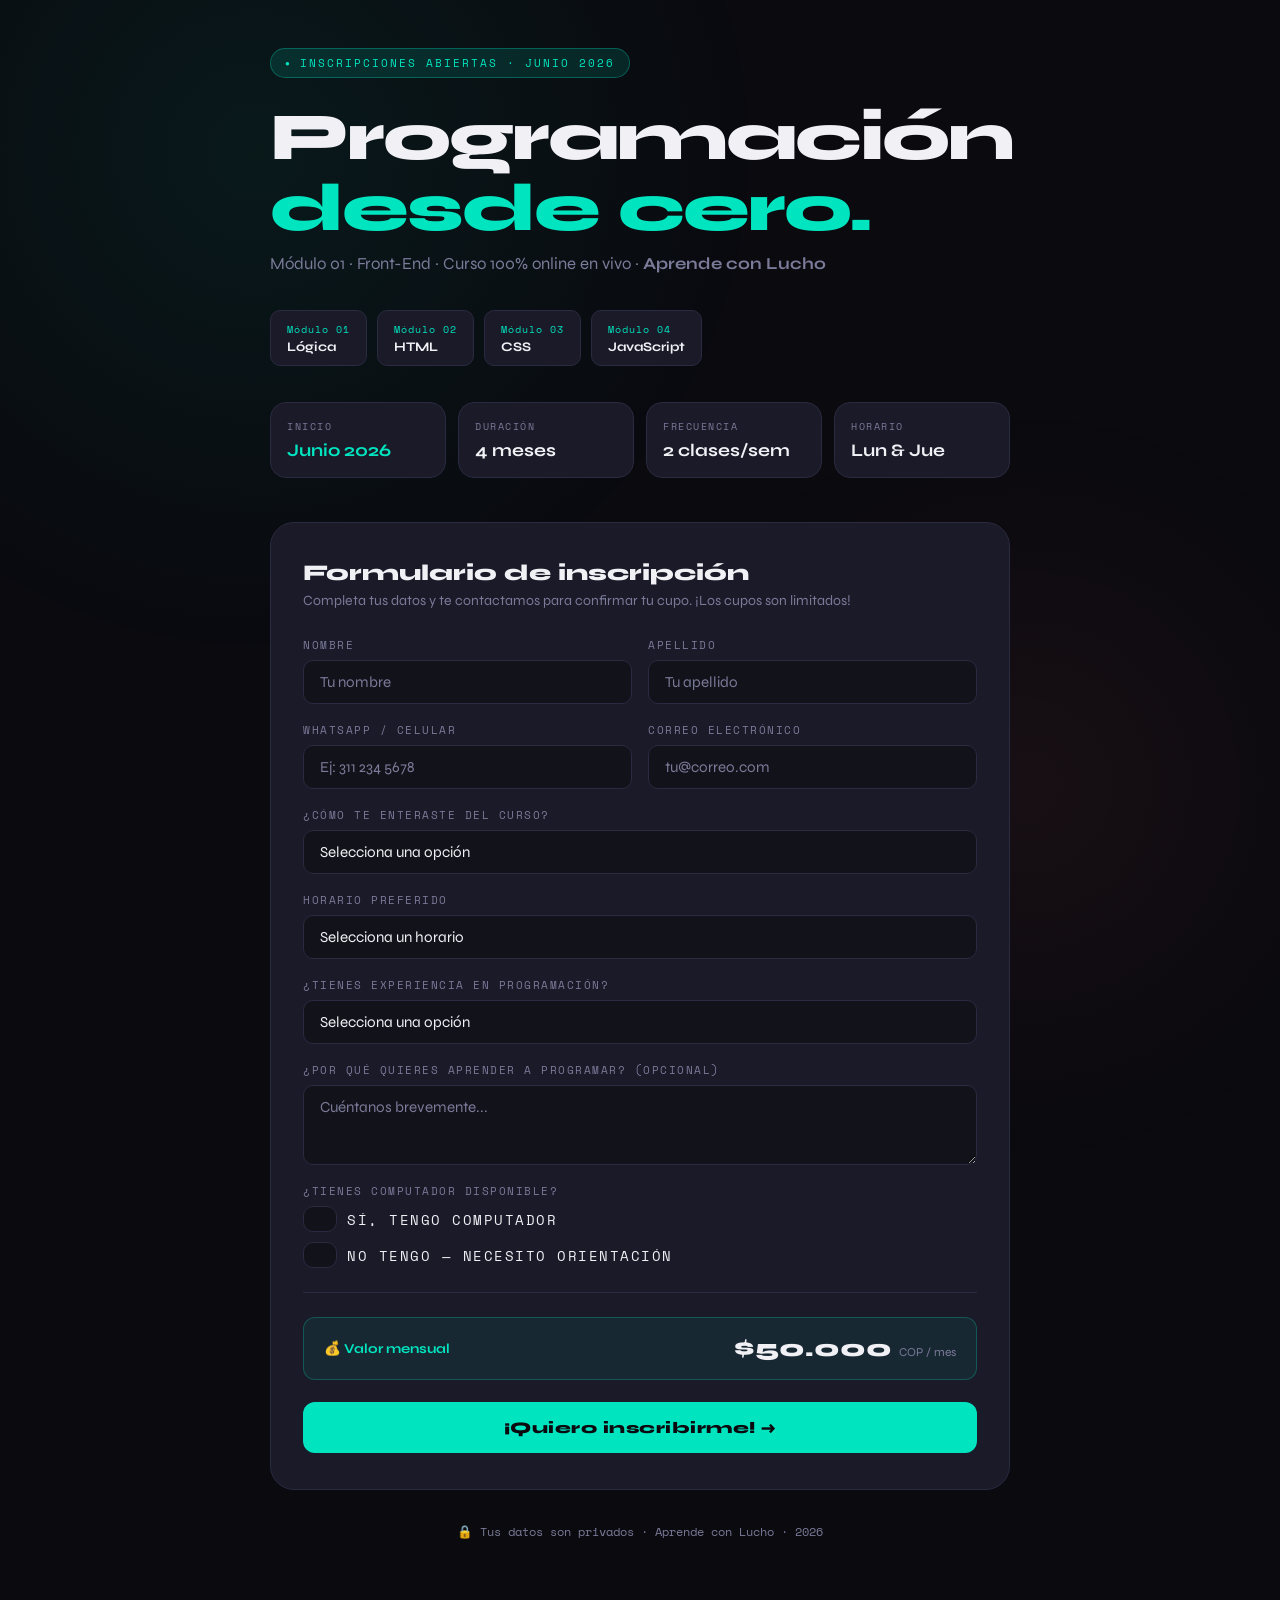
==== index.html @ 424f2e65 "Renombrado a index.html para activar la web" ====
<!DOCTYPE html>
<html lang="es">
<head>
<meta charset="UTF-8">
<meta name="viewport" content="width=device-width, initial-scale=1.0">
<title>Inscripción – Aprende con Lucho</title>
<link href="https://fonts.googleapis.com/css2?family=Space+Mono:wght@400;700&family=Syne:wght@400;700;800&display=swap" rel="stylesheet">
<style>
  *, *::before, *::after { box-sizing: border-box; margin: 0; padding: 0; }
  :root {
    --bg: #0a0a0f; --surface: #12121a; --card: #1a1a28;
    --teal: #00e5c0; --teal2: #00bfa5; --accent: #ff6b6b;
    --text: #f0f0f5; --muted: #7a7a99; --border: #2a2a40; --radius: 16px;
  }
  body { background: var(--bg); color: var(--text); font-family: 'Syne', sans-serif; min-height: 100vh; overflow-x: hidden; }
  body::before {
    content: ''; position: fixed; top: -40%; left: -20%; width: 80vw; height: 80vw;
    background: radial-gradient(circle, rgba(0,229,192,0.07) 0%, transparent 70%);
    animation: float 12s ease-in-out infinite alternate; pointer-events: none; z-index: 0;
  }
  body::after {
    content: ''; position: fixed; bottom: -30%; right: -10%; width: 60vw; height: 60vw;
    background: radial-gradient(circle, rgba(255,107,107,0.06) 0%, transparent 70%);
    animation: float2 15s ease-in-out infinite alternate; pointer-events: none; z-index: 0;
  }
  @keyframes float { to { transform: translate(4%, 6%) scale(1.05); } }
  @keyframes float2 { to { transform: translate(-5%, -4%) scale(1.08); } }
  .container { max-width: 780px; margin: 0 auto; padding: 48px 20px 80px; position: relative; z-index: 1; }
  .badge {
    display: inline-flex; align-items: center; gap: 8px;
    background: rgba(0,229,192,0.12); border: 1px solid rgba(0,229,192,0.3);
    color: var(--teal); font-family: 'Space Mono', monospace; font-size: 11px;
    letter-spacing: 2px; padding: 6px 14px; border-radius: 999px; margin-bottom: 24px;
    animation: fadeDown 0.5s ease both;
  }
  .badge::before { content: '●'; font-size: 8px; animation: pulse 1.5s ease infinite; }
  @keyframes pulse { 0%,100%{opacity:1} 50%{opacity:0.3} }
  h1 { font-size: clamp(2.4rem, 7vw, 4.2rem); font-weight: 800; line-height: 1.05; letter-spacing: -2px; margin-bottom: 10px; animation: fadeDown 0.6s ease 0.1s both; }
  h1 span { color: var(--teal); }
  .subtitle { color: var(--muted); font-size: 1.05rem; margin-bottom: 36px; animation: fadeDown 0.6s ease 0.2s both; }
  .modules { display: flex; flex-wrap: wrap; gap: 10px; margin-bottom: 36px; animation: fadeDown 0.6s ease 0.3s both; }
  .mod { background: var(--card); border: 1px solid var(--border); border-radius: 10px; padding: 10px 16px; font-size: 0.82rem; display: flex; flex-direction: column; gap: 2px; transition: border-color 0.2s, transform 0.2s; }
  .mod:hover { border-color: var(--teal); transform: translateY(-2px); }
  .mod-label { font-family: 'Space Mono', monospace; font-size: 0.65rem; color: var(--teal); letter-spacing: 1px; }
  .mod-name { font-weight: 700; color: var(--text); }
  .info-grid { display: grid; grid-template-columns: repeat(auto-fit, minmax(150px, 1fr)); gap: 12px; margin-bottom: 44px; animation: fadeDown 0.6s ease 0.35s both; }
  .info-card { background: var(--card); border: 1px solid var(--border); border-radius: var(--radius); padding: 16px; }
  .info-card .ic-label { font-family: 'Space Mono', monospace; font-size: 0.62rem; letter-spacing: 1.5px; color: var(--muted); text-transform: uppercase; margin-bottom: 6px; }
  .info-card .ic-value { font-size: 1.1rem; font-weight: 700; color: var(--text); }
  .info-card .ic-value.highlight { color: var(--teal); }
  .form-card { background: var(--card); border: 1px solid var(--border); border-radius: 24px; padding: 36px 32px; animation: fadeUp 0.7s ease 0.4s both; }
  .form-title { font-size: 1.4rem; font-weight: 800; margin-bottom: 6px; }
  .form-desc { color: var(--muted); font-size: 0.88rem; margin-bottom: 28px; }
  .form-row { display: grid; grid-template-columns: 1fr 1fr; gap: 16px; }
  @media (max-width: 520px) { .form-row { grid-template-columns: 1fr; } }
  .field { display: flex; flex-direction: column; gap: 7px; margin-bottom: 18px; }
  label { font-family: 'Space Mono', monospace; font-size: 0.68rem; letter-spacing: 1.5px; color: var(--muted); text-transform: uppercase; }
  input, select, textarea { background: var(--surface); border: 1.5px solid var(--border); border-radius: 10px; color: var(--text); font-family: 'Syne', sans-serif; font-size: 0.95rem; padding: 12px 16px; outline: none; transition: border-color 0.2s, box-shadow 0.2s; width: 100%; -webkit-appearance: none; }
  input:focus, select:focus, textarea:focus { border-color: var(--teal); box-shadow: 0 0 0 3px rgba(0,229,192,0.12); }
  input::placeholder, textarea::placeholder { color: var(--muted); }
  select option { background: #1a1a28; }
  textarea { resize: vertical; min-height: 80px; }
  .checkbox-group { display: flex; flex-direction: column; gap: 10px; }
  .checkbox-row { display: flex; align-items: center; gap: 10px; cursor: pointer; }
  .checkbox-row input[type=radio] { width: 18px; height: 18px; min-width: 18px; accent-color: var(--teal); cursor: pointer; }
  .checkbox-row span { font-size: 0.9rem; color: var(--text); cursor: pointer; }
  .divider { border: none; border-top: 1px solid var(--border); margin: 24px 0; }
  .precio-box { background: rgba(0,229,192,0.07); border: 1px solid rgba(0,229,192,0.25); border-radius: 12px; padding: 16px 20px; display: flex; justify-content: space-between; align-items: center; margin-bottom: 22px; }
  .precio-label { color: var(--teal); font-size: 0.85rem; font-weight: 700; }
  .precio-value { font-size: 1.5rem; font-weight: 800; color: var(--text); }
  .precio-value span { font-size: 0.75rem; color: var(--muted); font-weight: 400; }
  .btn-submit { width: 100%; background: var(--teal); color: #0a0a0f; border: none; border-radius: 12px; font-family: 'Syne', sans-serif; font-size: 1rem; font-weight: 800; padding: 16px; cursor: pointer; letter-spacing: 0.5px; transition: background 0.2s, transform 0.15s, box-shadow 0.2s; }
  .btn-submit:hover { background: #00f5d4; transform: translateY(-2px); box-shadow: 0 8px 32px rgba(0,229,192,0.3); }
  .btn-submit:active { transform: translateY(0); }
  .btn-submit:disabled { opacity: 0.6; cursor: not-allowed; transform: none; }
  .success-screen { display: none; text-align: center; padding: 48px 20px; }
  .success-icon { font-size: 4rem; margin-bottom: 20px; animation: pop 0.5s cubic-bezier(0.175,0.885,0.32,1.275) both; }
  @keyframes pop { from{transform:scale(0)} to{transform:scale(1)} }
  .success-screen h2 { font-size: 2rem; font-weight: 800; margin-bottom: 10px; }
  .success-screen p { color: var(--muted); font-size: 0.95rem; line-height: 1.6; }
  .success-screen .teal { color: var(--teal); }
  @keyframes fadeDown { from { opacity: 0; transform: translateY(-18px); } to { opacity: 1; transform: translateY(0); } }
  @keyframes fadeUp { from { opacity: 0; transform: translateY(24px); } to { opacity: 1; transform: translateY(0); } }
  .footer-note { text-align: center; color: var(--muted); font-size: 0.78rem; margin-top: 32px; font-family: 'Space Mono', monospace; animation: fadeUp 0.6s ease 0.6s both; }
</style>

</head>
<body>
<div class="container">
  <div class="badge">INSCRIPCIONES ABIERTAS · JUNIO 2026</div>
  <h1>Programación<br><span>desde cero.</span></h1>
  <p class="subtitle">Módulo 01 · Front-End · Curso 100% online en vivo · <strong>Aprende con Lucho</strong></p>
  <div class="modules">
    <div class="mod"><span class="mod-label">Módulo 01</span><span class="mod-name">Lógica</span></div>
    <div class="mod"><span class="mod-label">Módulo 02</span><span class="mod-name">HTML</span></div>
    <div class="mod"><span class="mod-label">Módulo 03</span><span class="mod-name">CSS</span></div>
    <div class="mod"><span class="mod-label">Módulo 04</span><span class="mod-name">JavaScript</span></div>
  </div>
  <div class="info-grid">
    <div class="info-card"><div class="ic-label">Inicio</div><div class="ic-value highlight">Junio 2026</div></div>
    <div class="info-card"><div class="ic-label">Duración</div><div class="ic-value">4 meses</div></div>
    <div class="info-card"><div class="ic-label">Frecuencia</div><div class="ic-value">2 clases/sem</div></div>
    <div class="info-card"><div class="ic-label">Horario</div><div class="ic-value">Lun & Jue</div></div>
  </div>
  <div class="form-card" id="formCard">
    <div class="form-title">Formulario de inscripción</div>
    <p class="form-desc">Completa tus datos y te contactamos para confirmar tu cupo. ¡Los cupos son limitados!</p>
    <div id="formContent">
      <div class="form-row">
        <div class="field"><label>Nombre</label><input type="text" id="nombre" placeholder="Tu nombre" required></div>
        <div class="field"><label>Apellido</label><input type="text" id="apellido" placeholder="Tu apellido" required></div>
      </div>
      <div class="form-row">
        <div class="field"><label>WhatsApp / Celular</label><input type="tel" id="celular" placeholder="Ej: 311 234 5678" required></div>
        <div class="field"><label>Correo electrónico</label><input type="email" id="email" placeholder="tu@correo.com" required></div>
      </div>
      <div class="field">
        <label>¿Cómo te enteraste del curso?</label>
        <select id="como">
          <option value="" disabled selected>Selecciona una opción</option>
          <option>Instagram</option><option>WhatsApp / Un conocido</option>
          <option>TikTok</option><option>Facebook</option><option>Otro</option>
        </select>
      </div>
      <div class="field">
        <label>Horario preferido</label>
        <select id="horario">
          <option value="" disabled selected>Selecciona un horario</option>
          <option>Lunes y Jueves · 8:00 – 9:00 pm</option>
          <option>Lunes y Jueves · 9:00 – 10:00 pm</option>
        </select>
      </div>
      <div class="field">
        <label>¿Tienes experiencia en programación?</label>
        <select id="experiencia">
          <option value="" disabled selected>Selecciona una opción</option>
          <option>Ninguna — voy desde cero</option>
          <option>Poquita — algo he visto</option>
          <option>Algo — conozco conceptos básicos</option>
        </select>
      </div>
      <div class="field">
        <label>¿Por qué quieres aprender a programar? (opcional)</label>
        <textarea id="motivo" placeholder="Cuéntanos brevemente..."></textarea>
      </div>
      <div class="field">
        <label>¿Tienes computador disponible?</label>
        <div class="checkbox-group">
          <label class="checkbox-row"><input type="radio" name="pc" value="si"> <span>Sí, tengo computador</span></label>
          <label class="checkbox-row"><input type="radio" name="pc" value="no"> <span>No tengo — necesito orientación</span></label>
        </div>
      </div>
      <hr class="divider">
      <div class="precio-box">
        <div class="precio-label">💰 Valor mensual</div>
        <div class="precio-value">$50.000 <span>COP / mes</span></div>
      </div>
      <button class="btn-submit" id="btnEnviar" onclick="enviarFormulario()">¡Quiero inscribirme! →</button>
    </div>
    <div class="success-screen" id="successScreen">
      <div class="success-icon">🎉</div>
      <h2>¡Listo, <span class="teal" id="successNombre"></span>!</h2>
      <p>Tu inscripción fue recibida.<br>Te contactaremos pronto por WhatsApp o correo para confirmar tu cupo.<br><br><strong class="teal">¡Bienvenido/a al curso!</strong></p>
    </div>
  </div>
  <p class="footer-note">🔒 Tus datos son privados · Aprende con Lucho · 2026</p>
</div>
<script>
function enviarFormulario() {
  const nombre = document.getElementById('nombre').value.trim();
  const apellido = document.getElementById('apellido').value.trim();
  const celular = document.getElementById('celular').value.trim();
  const email = document.getElementById('email').value.trim();
  const horario = document.getElementById('horario').value;
  const experiencia = document.getElementById('experiencia').value;
  if (!nombre || !apellido || !celular || !email || !horario || !experiencia) {
    const btn = document.getElementById('btnEnviar');
    btn.textContent = '⚠ Completa todos los campos obligatorios';
    setTimeout(() => { btn.textContent = '¡Quiero inscribirme! →'; }, 2500);
    return;
  }
  const emailReg = /^[^\s@]+@[^\s@]+\.[^\s@]+$/;
  if (!emailReg.test(email)) { alert('Por favor ingresa un correo válido.'); return; }
  const btn = document.getElementById('btnEnviar');
  btn.disabled = true; btn.textContent = 'Enviando...';
  setTimeout(() => {
    document.getElementById('formContent').style.display = 'none';
    document.getElementById('successScreen').style.display = 'block';
    document.getElementById('successNombre').textContent = nombre;
  }, 800);
}
</script>
</body>
</html>
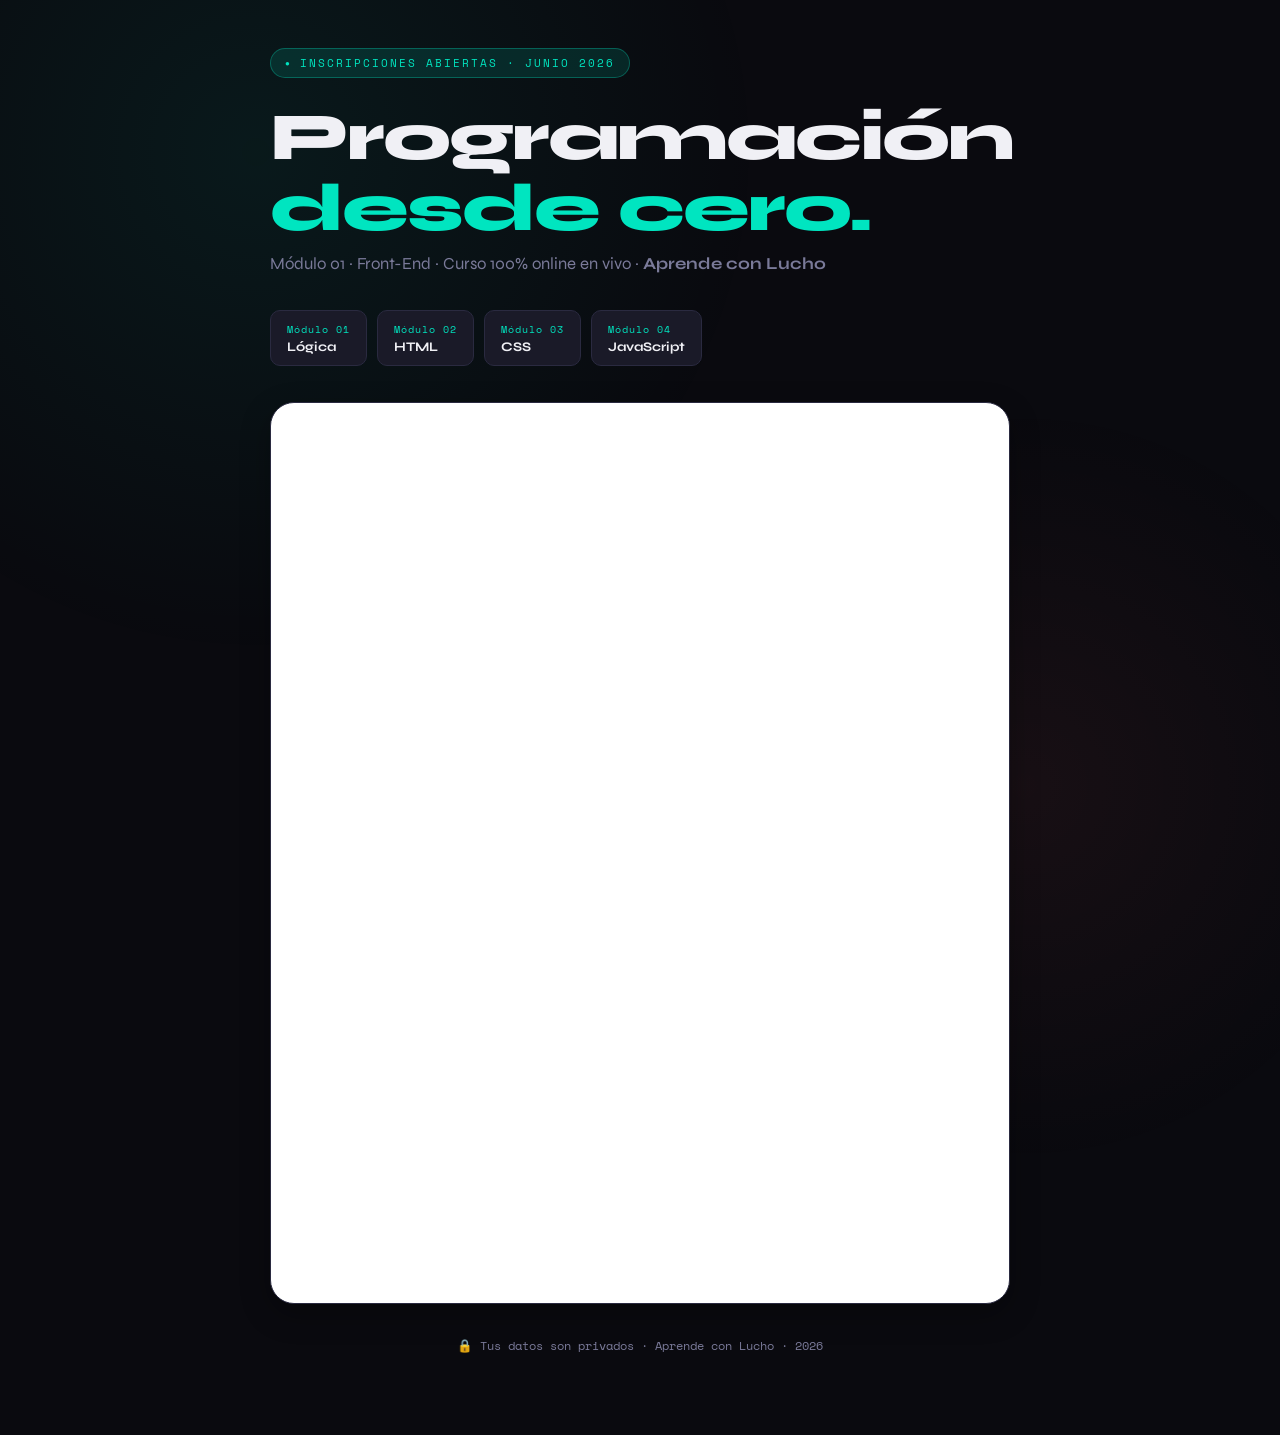
==== commit acea1e61: "Ajustado contenedor nativo de Microsoft Lists" ====
--- a/index.html
+++ b/index.html
@@ -5,190 +5,28 @@
 <meta name="viewport" content="width=device-width, initial-scale=1.0">
 <title>Inscripción – Aprende con Lucho</title>
 <link href="https://fonts.googleapis.com/css2?family=Space+Mono:wght@400;700&family=Syne:wght@400;700;800&display=swap" rel="stylesheet">
-<style>
-  *, *::before, *::after { box-sizing: border-box; margin: 0; padding: 0; }
-  :root {
-    --bg: #0a0a0f; --surface: #12121a; --card: #1a1a28;
-    --teal: #00e5c0; --teal2: #00bfa5; --accent: #ff6b6b;
-    --text: #f0f0f5; --muted: #7a7a99; --border: #2a2a40; --radius: 16px;
-  }
-  body { background: var(--bg); color: var(--text); font-family: 'Syne', sans-serif; min-height: 100vh; overflow-x: hidden; }
-  body::before {
-    content: ''; position: fixed; top: -40%; left: -20%; width: 80vw; height: 80vw;
-    background: radial-gradient(circle, rgba(0,229,192,0.07) 0%, transparent 70%);
-    animation: float 12s ease-in-out infinite alternate; pointer-events: none; z-index: 0;
-  }
-  body::after {
-    content: ''; position: fixed; bottom: -30%; right: -10%; width: 60vw; height: 60vw;
-    background: radial-gradient(circle, rgba(255,107,107,0.06) 0%, transparent 70%);
-    animation: float2 15s ease-in-out infinite alternate; pointer-events: none; z-index: 0;
-  }
-  @keyframes float { to { transform: translate(4%, 6%) scale(1.05); } }
-  @keyframes float2 { to { transform: translate(-5%, -4%) scale(1.08); } }
-  .container { max-width: 780px; margin: 0 auto; padding: 48px 20px 80px; position: relative; z-index: 1; }
-  .badge {
-    display: inline-flex; align-items: center; gap: 8px;
-    background: rgba(0,229,192,0.12); border: 1px solid rgba(0,229,192,0.3);
-    color: var(--teal); font-family: 'Space Mono', monospace; font-size: 11px;
-    letter-spacing: 2px; padding: 6px 14px; border-radius: 999px; margin-bottom: 24px;
-    animation: fadeDown 0.5s ease both;
-  }
-  .badge::before { content: '●'; font-size: 8px; animation: pulse 1.5s ease infinite; }
-  @keyframes pulse { 0%,100%{opacity:1} 50%{opacity:0.3} }
-  h1 { font-size: clamp(2.4rem, 7vw, 4.2rem); font-weight: 800; line-height: 1.05; letter-spacing: -2px; margin-bottom: 10px; animation: fadeDown 0.6s ease 0.1s both; }
-  h1 span { color: var(--teal); }
-  .subtitle { color: var(--muted); font-size: 1.05rem; margin-bottom: 36px; animation: fadeDown 0.6s ease 0.2s both; }
-  .modules { display: flex; flex-wrap: wrap; gap: 10px; margin-bottom: 36px; animation: fadeDown 0.6s ease 0.3s both; }
-  .mod { background: var(--card); border: 1px solid var(--border); border-radius: 10px; padding: 10px 16px; font-size: 0.82rem; display: flex; flex-direction: column; gap: 2px; transition: border-color 0.2s, transform 0.2s; }
-  .mod:hover { border-color: var(--teal); transform: translateY(-2px); }
-  .mod-label { font-family: 'Space Mono', monospace; font-size: 0.65rem; color: var(--teal); letter-spacing: 1px; }
-  .mod-name { font-weight: 700; color: var(--text); }
-  .info-grid { display: grid; grid-template-columns: repeat(auto-fit, minmax(150px, 1fr)); gap: 12px; margin-bottom: 44px; animation: fadeDown 0.6s ease 0.35s both; }
-  .info-card { background: var(--card); border: 1px solid var(--border); border-radius: var(--radius); padding: 16px; }
-  .info-card .ic-label { font-family: 'Space Mono', monospace; font-size: 0.62rem; letter-spacing: 1.5px; color: var(--muted); text-transform: uppercase; margin-bottom: 6px; }
-  .info-card .ic-value { font-size: 1.1rem; font-weight: 700; color: var(--text); }
-  .info-card .ic-value.highlight { color: var(--teal); }
-  .form-card { background: var(--card); border: 1px solid var(--border); border-radius: 24px; padding: 36px 32px; animation: fadeUp 0.7s ease 0.4s both; }
-  .form-title { font-size: 1.4rem; font-weight: 800; margin-bottom: 6px; }
-  .form-desc { color: var(--muted); font-size: 0.88rem; margin-bottom: 28px; }
-  .form-row { display: grid; grid-template-columns: 1fr 1fr; gap: 16px; }
-  @media (max-width: 520px) { .form-row { grid-template-columns: 1fr; } }
-  .field { display: flex; flex-direction: column; gap: 7px; margin-bottom: 18px; }
-  label { font-family: 'Space Mono', monospace; font-size: 0.68rem; letter-spacing: 1.5px; color: var(--muted); text-transform: uppercase; }
-  input, select, textarea { background: var(--surface); border: 1.5px solid var(--border); border-radius: 10px; color: var(--text); font-family: 'Syne', sans-serif; font-size: 0.95rem; padding: 12px 16px; outline: none; transition: border-color 0.2s, box-shadow 0.2s; width: 100%; -webkit-appearance: none; }
-  input:focus, select:focus, textarea:focus { border-color: var(--teal); box-shadow: 0 0 0 3px rgba(0,229,192,0.12); }
-  input::placeholder, textarea::placeholder { color: var(--muted); }
-  select option { background: #1a1a28; }
-  textarea { resize: vertical; min-height: 80px; }
-  .checkbox-group { display: flex; flex-direction: column; gap: 10px; }
-  .checkbox-row { display: flex; align-items: center; gap: 10px; cursor: pointer; }
-  .checkbox-row input[type=radio] { width: 18px; height: 18px; min-width: 18px; accent-color: var(--teal); cursor: pointer; }
-  .checkbox-row span { font-size: 0.9rem; color: var(--text); cursor: pointer; }
-  .divider { border: none; border-top: 1px solid var(--border); margin: 24px 0; }
-  .precio-box { background: rgba(0,229,192,0.07); border: 1px solid rgba(0,229,192,0.25); border-radius: 12px; padding: 16px 20px; display: flex; justify-content: space-between; align-items: center; margin-bottom: 22px; }
-  .precio-label { color: var(--teal); font-size: 0.85rem; font-weight: 700; }
-  .precio-value { font-size: 1.5rem; font-weight: 800; color: var(--text); }
-  .precio-value span { font-size: 0.75rem; color: var(--muted); font-weight: 400; }
-  .btn-submit { width: 100%; background: var(--teal); color: #0a0a0f; border: none; border-radius: 12px; font-family: 'Syne', sans-serif; font-size: 1rem; font-weight: 800; padding: 16px; cursor: pointer; letter-spacing: 0.5px; transition: background 0.2s, transform 0.15s, box-shadow 0.2s; }
-  .btn-submit:hover { background: #00f5d4; transform: translateY(-2px); box-shadow: 0 8px 32px rgba(0,229,192,0.3); }
-  .btn-submit:active { transform: translateY(0); }
-  .btn-submit:disabled { opacity: 0.6; cursor: not-allowed; transform: none; }
-  .success-screen { display: none; text-align: center; padding: 48px 20px; }
-  .success-icon { font-size: 4rem; margin-bottom: 20px; animation: pop 0.5s cubic-bezier(0.175,0.885,0.32,1.275) both; }
-  @keyframes pop { from{transform:scale(0)} to{transform:scale(1)} }
-  .success-screen h2 { font-size: 2rem; font-weight: 800; margin-bottom: 10px; }
-  .success-screen p { color: var(--muted); font-size: 0.95rem; line-height: 1.6; }
-  .success-screen .teal { color: var(--teal); }
-  @keyframes fadeDown { from { opacity: 0; transform: translateY(-18px); } to { opacity: 1; transform: translateY(0); } }
-  @keyframes fadeUp { from { opacity: 0; transform: translateY(24px); } to { opacity: 1; transform: translateY(0); } }
-  .footer-note { text-align: center; color: var(--muted); font-size: 0.78rem; margin-top: 32px; font-family: 'Space Mono', monospace; animation: fadeUp 0.6s ease 0.6s both; }
-</style>
-
+<link rel="stylesheet" href="styles.css">
 </head>
 <body>
 <div class="container">
   <div class="badge">INSCRIPCIONES ABIERTAS · JUNIO 2026</div>
   <h1>Programación<br><span>desde cero.</span></h1>
   <p class="subtitle">Módulo 01 · Front-End · Curso 100% online en vivo · <strong>Aprende con Lucho</strong></p>
+  
   <div class="modules">
     <div class="mod"><span class="mod-label">Módulo 01</span><span class="mod-name">Lógica</span></div>
     <div class="mod"><span class="mod-label">Módulo 02</span><span class="mod-name">HTML</span></div>
     <div class="mod"><span class="mod-label">Módulo 03</span><span class="mod-name">CSS</span></div>
     <div class="mod"><span class="mod-label">Módulo 04</span><span class="mod-name">JavaScript</span></div>
   </div>
-  <div class="info-grid">
-    <div class="info-card"><div class="ic-label">Inicio</div><div class="ic-value highlight">Junio 2026</div></div>
-    <div class="info-card"><div class="ic-label">Duración</div><div class="ic-value">4 meses</div></div>
-    <div class="info-card"><div class="ic-label">Frecuencia</div><div class="ic-value">2 clases/sem</div></div>
-    <div class="info-card"><div class="ic-label">Horario</div><div class="ic-value">Lun & Jue</div></div>
+
+  <div class="form-card" style="padding: 0; overflow: hidden; background: #ffffff; border-radius: 24px; box-shadow: 0 10px 30px rgba(0,0,0,0.3);">
+    <iframe src="https://meliusid-my.sharepoint.com/:l:/p/luis_moreno/JAC7Gbvo4_39T49j_CGQUUUQAbG_N6j05I0KH4ebPy3-PoQ?nav=MDMxZDQ1YWQtNTczNC00YzJkLTliNWItYThhZDFhODcwMzY3" width="100%" height="900px" frameborder="0" marginheight="0" marginwidth="0" style="border: none; display: block;">Cargando…</iframe>
   </div>
-  <div class="form-card" id="formCard">
-    <div class="form-title">Formulario de inscripción</div>
-    <p class="form-desc">Completa tus datos y te contactamos para confirmar tu cupo. ¡Los cupos son limitados!</p>
-    <div id="formContent">
-      <div class="form-row">
-        <div class="field"><label>Nombre</label><input type="text" id="nombre" placeholder="Tu nombre" required></div>
-        <div class="field"><label>Apellido</label><input type="text" id="apellido" placeholder="Tu apellido" required></div>
-      </div>
-      <div class="form-row">
-        <div class="field"><label>WhatsApp / Celular</label><input type="tel" id="celular" placeholder="Ej: 311 234 5678" required></div>
-        <div class="field"><label>Correo electrónico</label><input type="email" id="email" placeholder="tu@correo.com" required></div>
-      </div>
-      <div class="field">
-        <label>¿Cómo te enteraste del curso?</label>
-        <select id="como">
-          <option value="" disabled selected>Selecciona una opción</option>
-          <option>Instagram</option><option>WhatsApp / Un conocido</option>
-          <option>TikTok</option><option>Facebook</option><option>Otro</option>
-        </select>
-      </div>
-      <div class="field">
-        <label>Horario preferido</label>
-        <select id="horario">
-          <option value="" disabled selected>Selecciona un horario</option>
-          <option>Lunes y Jueves · 8:00 – 9:00 pm</option>
-          <option>Lunes y Jueves · 9:00 – 10:00 pm</option>
-        </select>
-      </div>
-      <div class="field">
-        <label>¿Tienes experiencia en programación?</label>
-        <select id="experiencia">
-          <option value="" disabled selected>Selecciona una opción</option>
-          <option>Ninguna — voy desde cero</option>
-          <option>Poquita — algo he visto</option>
-          <option>Algo — conozco conceptos básicos</option>
-        </select>
-      </div>
-      <div class="field">
-        <label>¿Por qué quieres aprender a programar? (opcional)</label>
-        <textarea id="motivo" placeholder="Cuéntanos brevemente..."></textarea>
-      </div>
-      <div class="field">
-        <label>¿Tienes computador disponible?</label>
-        <div class="checkbox-group">
-          <label class="checkbox-row"><input type="radio" name="pc" value="si"> <span>Sí, tengo computador</span></label>
-          <label class="checkbox-row"><input type="radio" name="pc" value="no"> <span>No tengo — necesito orientación</span></label>
-        </div>
-      </div>
-      <hr class="divider">
-      <div class="precio-box">
-        <div class="precio-label">💰 Valor mensual</div>
-        <div class="precio-value">$50.000 <span>COP / mes</span></div>
-      </div>
-      <button class="btn-submit" id="btnEnviar" onclick="enviarFormulario()">¡Quiero inscribirme! →</button>
-    </div>
-    <div class="success-screen" id="successScreen">
-      <div class="success-icon">🎉</div>
-      <h2>¡Listo, <span class="teal" id="successNombre"></span>!</h2>
-      <p>Tu inscripción fue recibida.<br>Te contactaremos pronto por WhatsApp o correo para confirmar tu cupo.<br><br><strong class="teal">¡Bienvenido/a al curso!</strong></p>
-    </div>
-  </div>
+
   <p class="footer-note">🔒 Tus datos son privados · Aprende con Lucho · 2026</p>
 </div>
-<script>
-function enviarFormulario() {
-  const nombre = document.getElementById('nombre').value.trim();
-  const apellido = document.getElementById('apellido').value.trim();
-  const celular = document.getElementById('celular').value.trim();
-  const email = document.getElementById('email').value.trim();
-  const horario = document.getElementById('horario').value;
-  const experiencia = document.getElementById('experiencia').value;
-  if (!nombre || !apellido || !celular || !email || !horario || !experiencia) {
-    const btn = document.getElementById('btnEnviar');
-    btn.textContent = '⚠ Completa todos los campos obligatorios';
-    setTimeout(() => { btn.textContent = '¡Quiero inscribirme! →'; }, 2500);
-    return;
-  }
-  const emailReg = /^[^\s@]+@[^\s@]+\.[^\s@]+$/;
-  if (!emailReg.test(email)) { alert('Por favor ingresa un correo válido.'); return; }
-  const btn = document.getElementById('btnEnviar');
-  btn.disabled = true; btn.textContent = 'Enviando...';
-  setTimeout(() => {
-    document.getElementById('formContent').style.display = 'none';
-    document.getElementById('successScreen').style.display = 'block';
-    document.getElementById('successNombre').textContent = nombre;
-  }, 800);
-}
-</script>
 </body>
 </html>
+
+
--- a/styles.css
+++ b/styles.css
@@ -0,0 +1,102 @@
+*, *::before, *::after { box-sizing: border-box; margin: 0; padding: 0; }
+
+:root {
+  --bg: #0a0a0f; --surface: #12121a; --card: #1a1a28;
+  --teal: #00e5c0; --teal2: #00bfa5; --accent: #ff6b6b;
+  --text: #f0f0f5; --muted: #7a7a99; --border: #2a2a40; --radius: 16px;
+}
+
+body { background: var(--bg); color: var(--text); font-family: 'Syne', sans-serif; min-height: 100vh; overflow-x: hidden; }
+
+body::before {
+  content: ''; position: fixed; top: -40%; left: -20%; width: 80vw; height: 80vw;
+  background: radial-gradient(circle, rgba(0,229,192,0.07) 0%, transparent 70%);
+  animation: float 12s ease-in-out infinite alternate; pointer-events: none; z-index: 0;
+}
+
+body::after {
+  content: ''; position: fixed; bottom: -30%; right: -10%; width: 60vw; height: 60vw;
+  background: radial-gradient(circle, rgba(255,107,107,0.06) 0%, transparent 70%);
+  animation: float2 15s ease-in-out infinite alternate; pointer-events: none; z-index: 0;
+}
+
+@keyframes float { to { transform: translate(4%, 6%) scale(1.05); } }
+@keyframes float2 { to { transform: translate(-5%, -4%) scale(1.08); } }
+
+.container { max-width: 780px; margin: 0 auto; padding: 48px 20px 80px; position: relative; z-index: 1; }
+
+.badge {
+  display: inline-flex; align-items: center; gap: 8px;
+  background: rgba(0,229,192,0.12); border: 1px solid rgba(0,229,192,0.3);
+  color: var(--teal); font-family: 'Space Mono', monospace; font-size: 11px;
+  letter-spacing: 2px; padding: 6px 14px; border-radius: 999px; margin-bottom: 24px;
+  animation: fadeDown 0.5s ease both;
+}
+
+.badge::before { content: '●'; font-size: 8px; animation: pulse 1.5s ease infinite; }
+@keyframes pulse { 0%,100%{opacity:1} 50%{opacity:0.3} }
+
+h1 { font-size: clamp(2.4rem, 7vw, 4.2rem); font-weight: 800; line-height: 1.05; letter-spacing: -2px; margin-bottom: 10px; animation: fadeDown 0.6s ease 0.1s both; }
+h1 span { color: var(--teal); }
+
+.subtitle { color: var(--muted); font-size: 1.05rem; margin-bottom: 36px; animation: fadeDown 0.6s ease 0.2s both; }
+
+.modules { display: flex; flex-wrap: wrap; gap: 10px; margin-bottom: 36px; animation: fadeDown 0.6s ease 0.3s both; }
+
+.mod { background: var(--card); border: 1px solid var(--border); border-radius: 10px; padding: 10px 16px; font-size: 0.82rem; display: flex; flex-direction: column; gap: 2px; transition: border-color 0.2s, transform 0.2s; }
+.mod:hover { border-color: var(--teal); transform: translateY(-2px); }
+.mod-label { font-family: 'Space Mono', monospace; font-size: 0.65rem; color: var(--teal); letter-spacing: 1px; }
+.mod-name { font-weight: 700; color: var(--text); }
+
+.info-grid { display: grid; grid-template-columns: repeat(auto-fit, minmax(150px, 1fr)); gap: 12px; margin-bottom: 44px; animation: fadeDown 0.6s ease 0.35s both; }
+.info-card { background: var(--card); border: 1px solid var(--border); border-radius: var(--radius); padding: 16px; }
+.info-card .ic-label { font-family: 'Space Mono', monospace; font-size: 0.62rem; letter-spacing: 1.5px; color: var(--muted); text-transform: uppercase; margin-bottom: 6px; }
+.info-card .ic-value { font-size: 1.1rem; font-weight: 700; color: var(--text); }
+.info-card .ic-value.highlight { color: var(--teal); }
+
+.form-card { background: var(--card); border: 1px solid var(--border); border-radius: 24px; padding: 36px 32px; animation: fadeUp 0.7s ease 0.4s both; }
+.form-title { font-size: 1.4rem; font-weight: 800; margin-bottom: 6px; }
+.form-desc { color: var(--muted); font-size: 0.88rem; margin-bottom: 28px; }
+
+.form-row { display: grid; grid-template-columns: 1fr 1fr; gap: 16px; }
+@media (max-width: 520px) { .form-row { grid-template-columns: 1fr; } }
+
+.field { display: flex; flex-direction: column; gap: 7px; margin-bottom: 18px; }
+label { font-family: 'Space Mono', monospace; font-size: 0.68rem; letter-spacing: 1.5px; color: var(--muted); text-transform: uppercase; }
+
+input, select, textarea { background: var(--surface); border: 1.5px solid var(--border); border-radius: 10px; color: var(--text); font-family: 'Syne', sans-serif; font-size: 0.95rem; padding: 12px 16px; outline: none; transition: border-color 0.2s, box-shadow 0.2s; width: 100%; -webkit-appearance: none; }
+input:focus, select:focus, textarea:focus { border-color: var(--teal); box-shadow: 0 0 0 3px rgba(0,229,192,0.12); }
+input::placeholder, textarea::placeholder { color: var(--muted); }
+
+select option { background: #1a1a28; }
+textarea { resize: vertical; min-height: 80px; }
+
+.checkbox-group { display: flex; flex-direction: column; gap: 10px; }
+.checkbox-row { display: flex; align-items: center; gap: 10px; cursor: pointer; }
+.checkbox-row input[type=radio] { width: 18px; height: 18px; min-width: 18px; accent-color: var(--teal); cursor: pointer; }
+.checkbox-row span { font-size: 0.9rem; color: var(--text); cursor: pointer; }
+
+.divider { border: none; border-top: 1px solid var(--border); margin: 24px 0; }
+
+.precio-box { background: rgba(0,229,192,0.07); border: 1px solid rgba(0,229,192,0.25); border-radius: 12px; padding: 16px 20px; display: flex; justify-content: space-between; align-items: center; margin-bottom: 22px; }
+.precio-label { color: var(--teal); font-size: 0.85rem; font-weight: 700; }
+.precio-value { font-size: 1.5rem; font-weight: 800; color: var(--text); }
+.precio-value span { font-size: 0.75rem; color: var(--muted); font-weight: 400; }
+
+.btn-submit { width: 100%; background: var(--teal); color: #0a0a0f; border: none; border-radius: 12px; font-family: 'Syne', sans-serif; font-size: 1rem; font-weight: 800; padding: 16px; cursor: pointer; letter-spacing: 0.5px; transition: background 0.2s, transform 0.15s, box-shadow 0.2s; }
+.btn-submit:hover { background: #00f5d4; transform: translateY(-2px); box-shadow: 0 8px 32px rgba(0,229,192,0.3); }
+.btn-submit:active { transform: translateY(0); }
+.btn-submit:disabled { opacity: 0.6; cursor: not-allowed; transform: none; }
+
+.success-screen { display: none; text-align: center; padding: 48px 20px; }
+.success-icon { font-size: 4rem; margin-bottom: 20px; animation: pop 0.5s cubic-bezier(0.175,0.885,0.32,1.275) both; }
+@keyframes pop { from{transform:scale(0)} to{transform:scale(1)} }
+
+.success-screen h2 { font-size: 2rem; font-weight: 800; margin-bottom: 10px; }
+.success-screen p { color: var(--muted); font-size: 0.95rem; line-height: 1.6; }
+.success-screen .teal { color: var(--teal); }
+
+@keyframes fadeDown { from { opacity: 0; transform: translateY(-18px); } to { opacity: 1; transform: translateY(0); } }
+@keyframes fadeUp { from { opacity: 0; transform: translateY(24px); } to { opacity: 1; transform: translateY(0); } }
+
+.footer-note { text-align: center; color: var(--muted); font-size: 0.78rem; margin-top: 32px; font-family: 'Space Mono', monospace; animation: fadeUp 0.6s ease 0.6s both; }
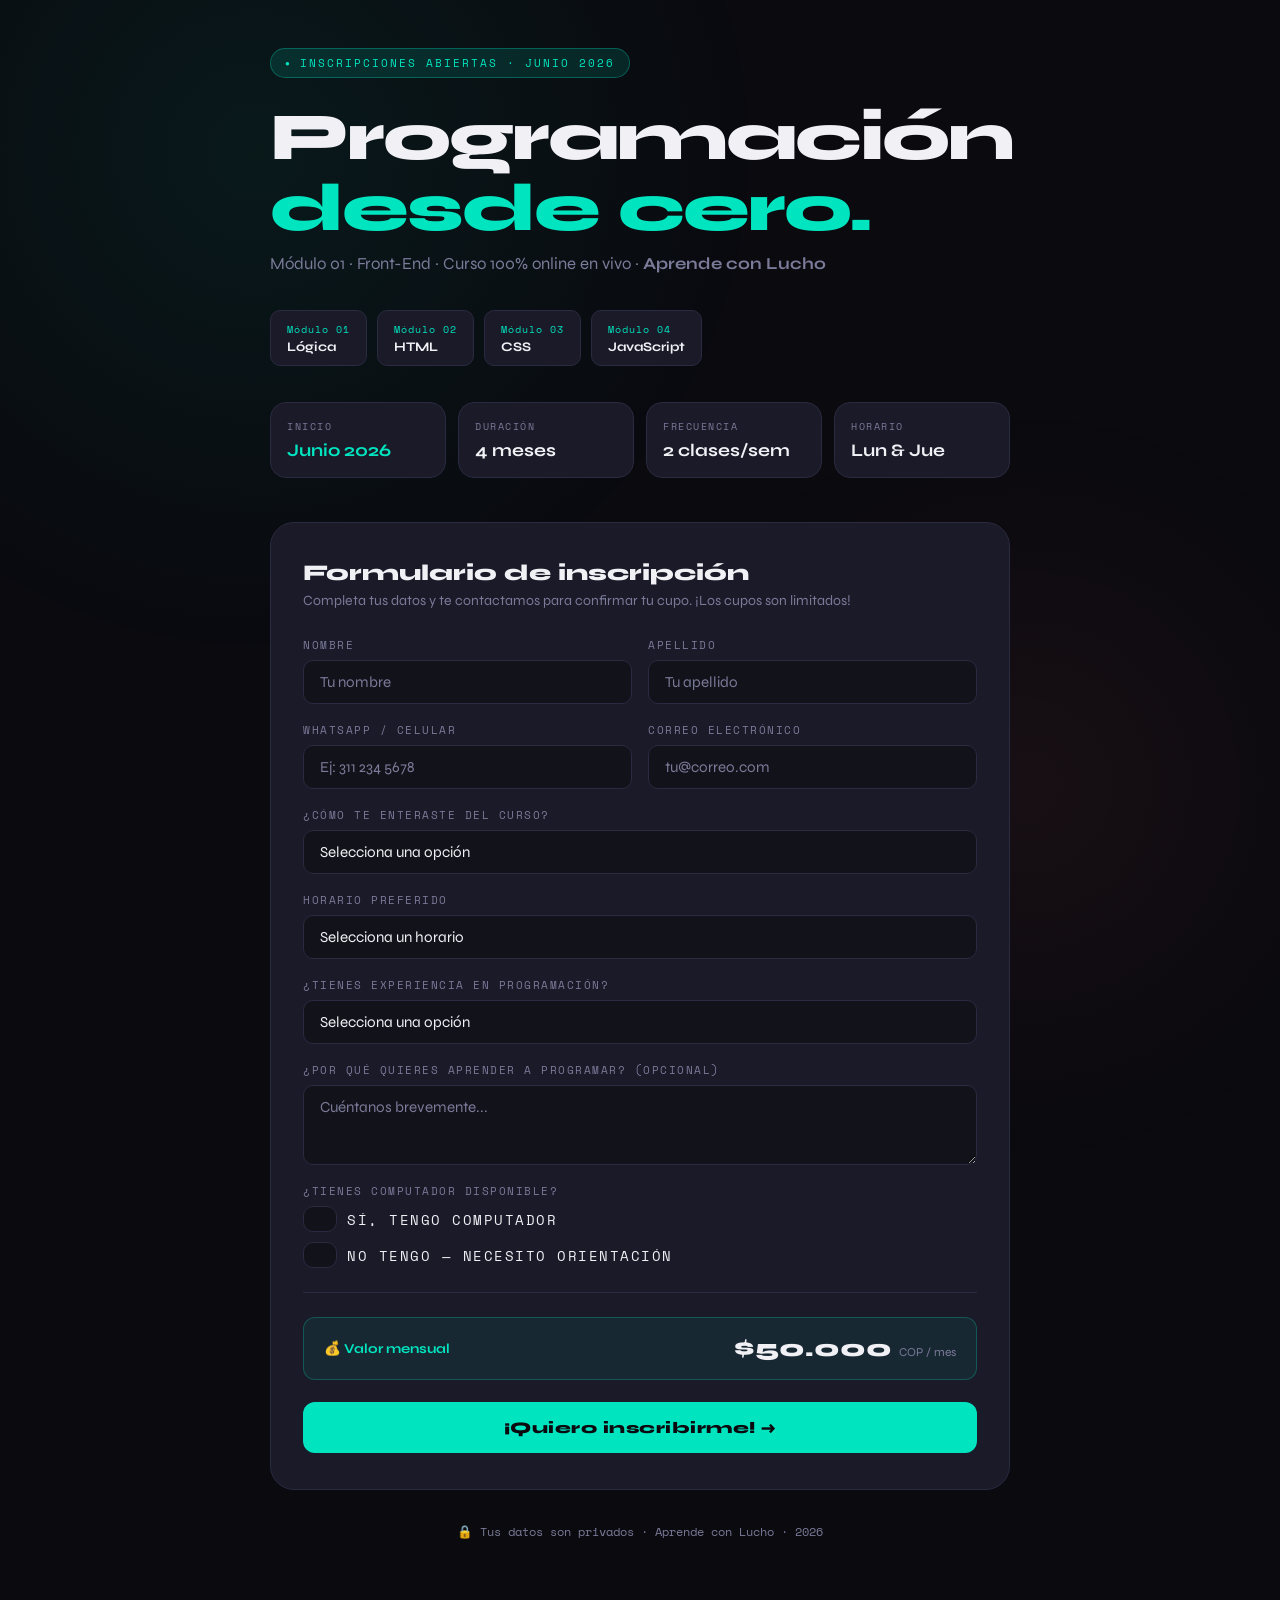
==== commit a802e4bc: "Conectado el formulario nativo" ====
--- a/index.html
+++ b/index.html
@@ -12,21 +12,109 @@
   <div class="badge">INSCRIPCIONES ABIERTAS · JUNIO 2026</div>
   <h1>Programación<br><span>desde cero.</span></h1>
   <p class="subtitle">Módulo 01 · Front-End · Curso 100% online en vivo · <strong>Aprende con Lucho</strong></p>
-  
   <div class="modules">
     <div class="mod"><span class="mod-label">Módulo 01</span><span class="mod-name">Lógica</span></div>
     <div class="mod"><span class="mod-label">Módulo 02</span><span class="mod-name">HTML</span></div>
     <div class="mod"><span class="mod-label">Módulo 03</span><span class="mod-name">CSS</span></div>
     <div class="mod"><span class="mod-label">Módulo 04</span><span class="mod-name">JavaScript</span></div>
   </div>
+  <div class="info-grid">
+    <div class="info-card"><div class="ic-label">Inicio</div><div class="ic-value highlight">Junio 2026</div></div>
+    <div class="info-card"><div class="ic-label">Duración</div><div class="ic-value">4 meses</div></div>
+    <div class="info-card"><div class="ic-label">Frecuencia</div><div class="ic-value">2 clases/sem</div></div>
+    <div class="info-card"><div class="ic-label">Horario</div><div class="ic-value">Lun & Jue</div></div>
+  </div>
+  <div class="form-card" id="formCard">
+    <div class="form-title">Formulario de inscripción</div>
+    <p class="form-desc">Completa tus datos y te contactamos para confirmar tu cupo. ¡Los cupos son limitados!</p>
+    
+    <form id="formContent" action="https://formspree.io/f/xojbwwan" method="POST">
+      <div class="form-row">
+        <div class="field"><label>Nombre</label><input type="text" id="nombre" name="Nombre" placeholder="Tu nombre" required></div>
+        <div class="field"><label>Apellido</label><input type="text" id="apellido" name="Apellido" placeholder="Tu apellido" required></div>
+      </div>
+      <div class="form-row">
+        <div class="field"><label>WhatsApp / Celular</label><input type="tel" id="celular" name="WhatsApp" placeholder="Ej: 311 234 5678" required></div>
+        <div class="field"><label>Correo electrónico</label><input type="email" id="email" name="Email" placeholder="tu@correo.com" required></div>
+      </div>
+      <div class="field">
+        <label>¿Cómo te enteraste del curso?</label>
+        <select id="como" name="Medio_Descubrimiento">
+          <option value="" disabled selected>Selecciona una opción</option>
+          <option>Instagram</option><option>WhatsApp / Un conocido</option>
+          <option>TikTok</option><option>Facebook</option><option>Otro</option>
+        </select>
+      </div>
+      <div class="field">
+        <label>Horario preferido</label>
+        <select id="horario" name="Horario_Preferido">
+          <option value="" disabled selected>Selecciona un horario</option>
+          <option>Lunes y Jueves · 8:00 – 9:00 pm</option>
+          <option>Lunes y Jueves · 9:00 – 10:00 pm</option>
+        </select>
+      </div>
+      <div class="field">
+        <label>¿Tienes experiencia en programación?</label>
+        <select id="experiencia" name="Experiencia_Previa">
+          <option value="" disabled selected>Selecciona una opción</option>
+          <option>Ninguna — voy desde cero</option>
+          <option>Poquita — algo he visto</option>
+          <option>Algo — conozco conceptos básicos</option>
+        </select>
+      </div>
+      <div class="field">
+        <label>¿Por qué quieres aprender a programar? (opcional)</label>
+        <textarea id="motivo" name="Motivacion" placeholder="Cuéntanos brevemente..."></textarea>
+      </div>
+      <div class="field">
+        <label>¿Tienes computador disponible?</label>
+        <div class="checkbox-group">
+          <label class="checkbox-row"><input type="radio" name="Tiene_PC" value="si"> <span>Sí, tengo computador</span></label>
+          <label class="checkbox-row"><input type="radio" name="Tiene_PC" value="no"> <span>No tengo — necesito orientación</span></label>
+        </div>
+      </div>
+      <hr class="divider">
+      <div class="precio-box">
+        <div class="precio-label">💰 Valor mensual</div>
+        <div class="precio-value">$50.000 <span>COP / mes</span></div>
+      </div>
+      <button type="submit" class="btn-submit" id="btnEnviar">¡Quiero inscribirme! →</button>
+    </form>
 
-  <div class="form-card" style="padding: 0; overflow: hidden; background: #ffffff; border-radius: 24px; box-shadow: 0 10px 30px rgba(0,0,0,0.3);">
-    <iframe src="https://meliusid-my.sharepoint.com/:l:/p/luis_moreno/JAC7Gbvo4_39T49j_CGQUUUQAbG_N6j05I0KH4ebPy3-PoQ?nav=MDMxZDQ1YWQtNTczNC00YzJkLTliNWItYThhZDFhODcwMzY3" width="100%" height="900px" frameborder="0" marginheight="0" marginwidth="0" style="border: none; display: block;">Cargando…</iframe>
+    <div class="success-screen" id="successScreen">
+      <div class="success-icon">🎉</div>
+      <h2>¡Listo!</h2>
+      <p>Tu inscripción fue recibida.<br>Te contactaremos pronto por WhatsApp o correo para confirmar tu cupo.<br><br><strong class="teal">¡Bienvenido/a al curso!</strong></p>
+    </div>
   </div>
-
   <p class="footer-note">🔒 Tus datos son privados · Aprende con Lucho · 2026</p>
 </div>
+
+<script>
+const form = document.getElementById('formContent');
+form.addEventListener('submit', function(event) {
+  event.preventDefault(); 
+  const btn = document.getElementById('btnEnviar');
+  btn.disabled = true; 
+  btn.textContent = 'Enviando inscripción...';
+
+  fetch(form.action, {
+    method: form.method,
+    body: new FormData(form),
+    headers: { 'Accept': 'application/json' }
+  }).then(response => {
+    if (response.ok) {
+      form.style.display = 'none';
+      document.getElementById('successScreen').style.display = 'block';
+    } else {
+      alert("¡Ups! Hubo un problema al enviar tu inscripción.");
+      btn.disabled = false; btn.textContent = '¡Quiero inscribirme! →';
+    }
+  }).catch(() => {
+    alert("Hubo un error de conexión.");
+    btn.disabled = false; btn.textContent = '¡Quiero inscribirme! →';
+  });
+});
+</script>
 </body>
-</html>
-
-
+</html>
